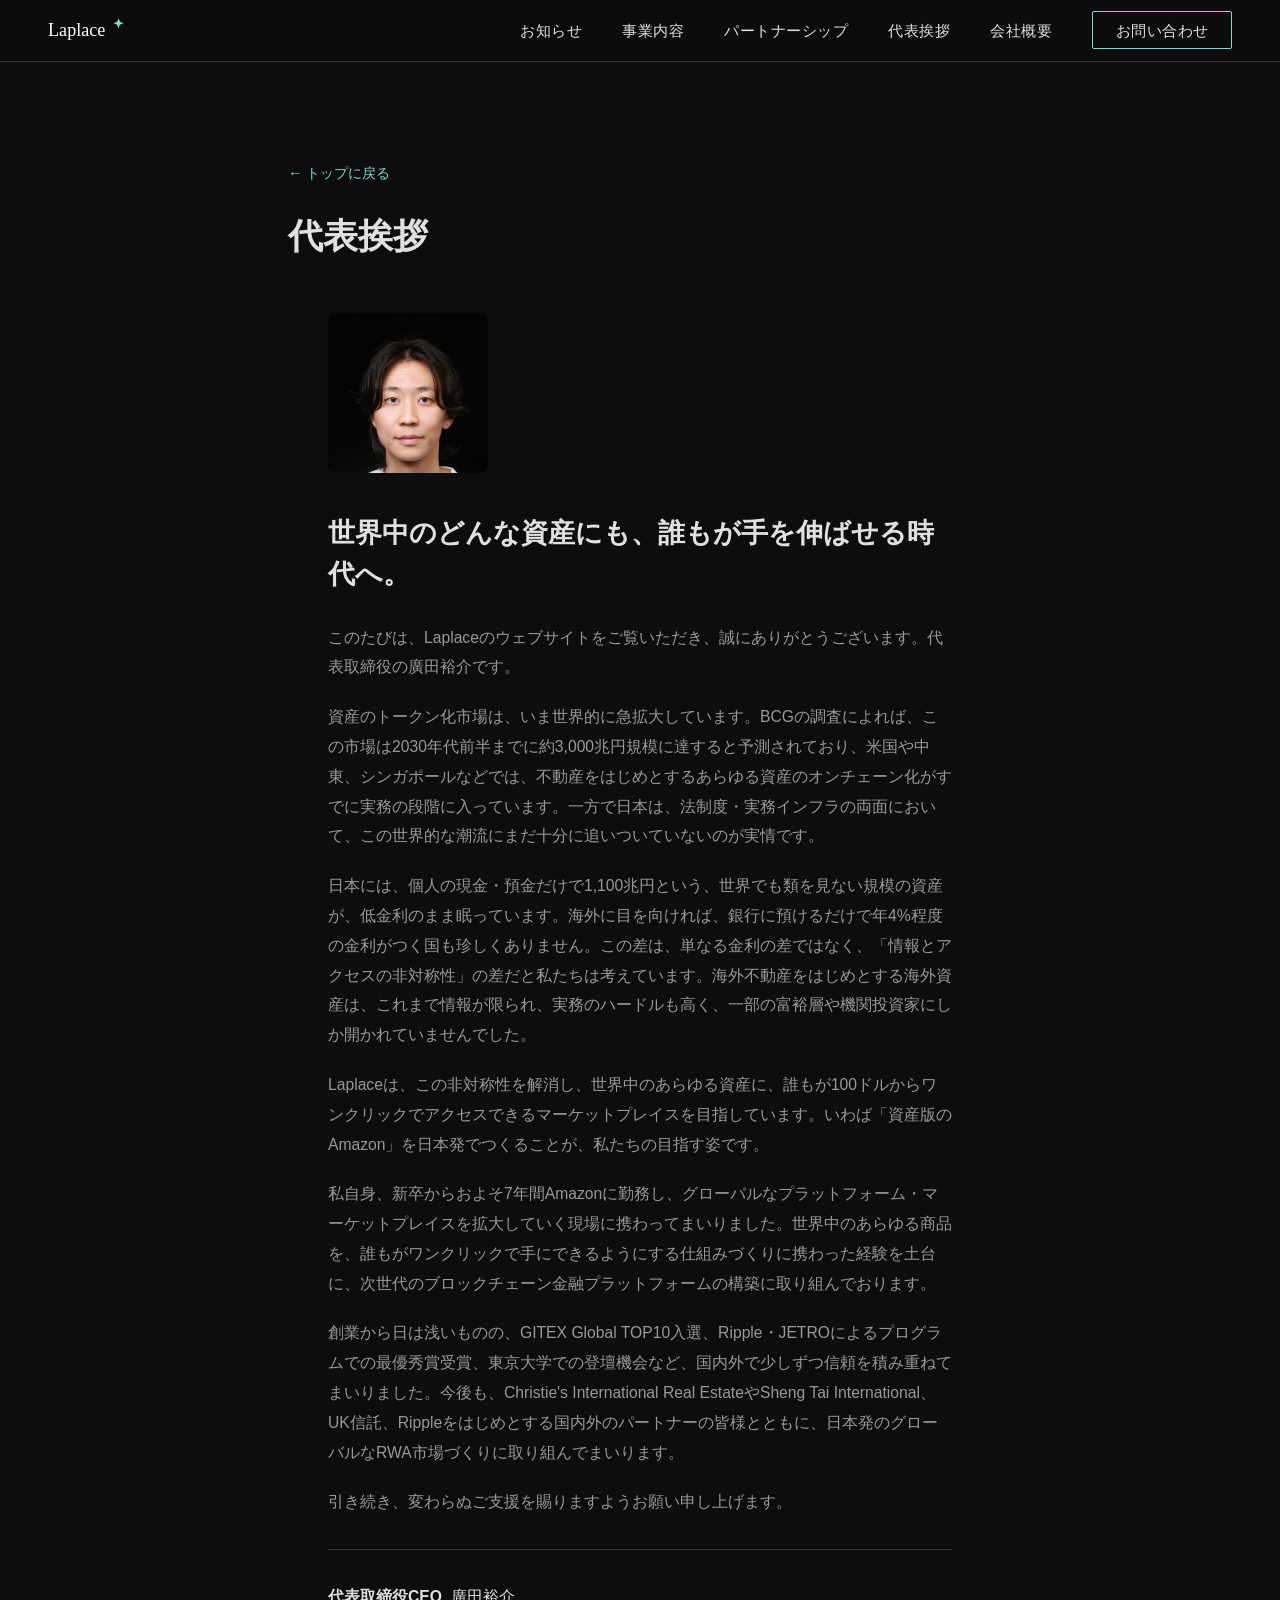
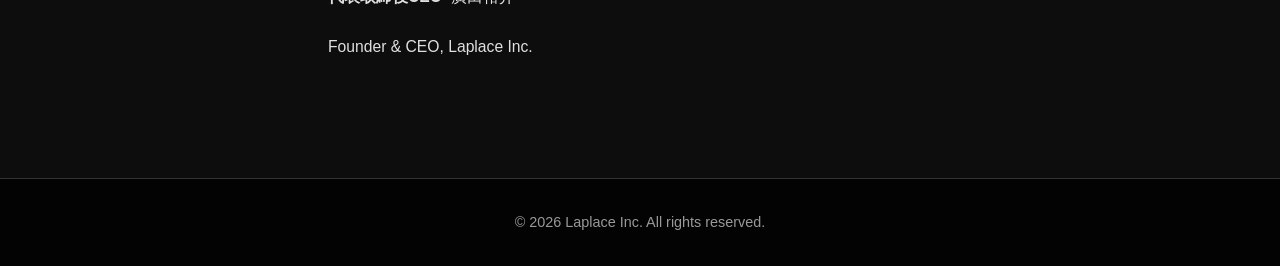
==== message.html @ b2d018ef "Add logo image, article detail pages, and mobile navigation - Replace text logo with SVG wordmark ma" ====
<!DOCTYPE html>
<html lang="ja">
<head>
  <meta charset="UTF-8">
  <meta name="viewport" content="width=device-width, initial-scale=1.0">
  <title>代表挨拶 | Laplace</title>
  <link rel="stylesheet" href="css/style.css">
</head>
<body>
  <!-- Header -->
  <header class="header">
    <nav class="navbar">
      <a href="index.html" class="logo"><img src="images/logo.svg" alt="Laplace" class="logo-img"></a>
      <button class="nav-toggle" aria-label="メニューを開く" aria-expanded="false">
        <span></span><span></span><span></span>
      </button>
      <ul class="nav-menu">
        <li><a href="index.html#news">お知らせ</a></li>
        <li><a href="index.html#business">事業内容</a></li>
        <li><a href="index.html#partnership">パートナーシップ</a></li>
        <li><a href="index.html#ceo">代表挨拶</a></li>
        <li><a href="index.html#company">会社概要</a></li>
        <li><a href="index.html#contact" class="btn-contact">お問い合わせ</a></li>
      </ul>
    </nav>
  </header>

  <div class="page-header">
    <a href="index.html" class="back-link">← トップに戻る</a>
    <h1>代表挨拶</h1>
  </div>

  <div class="message-page">
    <img src="images/ceo-profile.jpg" alt="CEO - 廣田裕介" class="ceo-photo-full">
    <h2>世界中のどんな資産にも、誰もが手を伸ばせる時代へ。</h2>

    <p>このたびは、Laplaceのウェブサイトをご覧いただき、誠にありがとうございます。代表取締役の廣田裕介です。</p>

    <p>資産のトークン化市場は、いま世界的に急拡大しています。BCGの調査によれば、この市場は2030年代前半までに約3,000兆円規模に達すると予測されており、米国や中東、シンガポールなどでは、不動産をはじめとするあらゆる資産のオンチェーン化がすでに実務の段階に入っています。一方で日本は、法制度・実務インフラの両面において、この世界的な潮流にまだ十分に追いついていないのが実情です。</p>

    <p>日本には、個人の現金・預金だけで1,100兆円という、世界でも類を見ない規模の資産が、低金利のまま眠っています。海外に目を向ければ、銀行に預けるだけで年4%程度の金利がつく国も珍しくありません。この差は、単なる金利の差ではなく、「情報とアクセスの非対称性」の差だと私たちは考えています。海外不動産をはじめとする海外資産は、これまで情報が限られ、実務のハードルも高く、一部の富裕層や機関投資家にしか開かれていませんでした。</p>

    <p>Laplaceは、この非対称性を解消し、世界中のあらゆる資産に、誰もが100ドルからワンクリックでアクセスできるマーケットプレイスを目指しています。いわば「資産版のAmazon」を日本発でつくることが、私たちの目指す姿です。</p>

    <p>私自身、新卒からおよそ7年間Amazonに勤務し、グローバルなプラットフォーム・マーケットプレイスを拡大していく現場に携わってまいりました。世界中のあらゆる商品を、誰もがワンクリックで手にできるようにする仕組みづくりに携わった経験を土台に、次世代のブロックチェーン金融プラットフォームの構築に取り組んでおります。</p>

    <p>創業から日は浅いものの、GITEX Global TOP10入選、Ripple・JETROによるプログラムでの最優秀賞受賞、東京大学での登壇機会など、国内外で少しずつ信頼を積み重ねてまいりました。今後も、Christie's International Real EstateやSheng Tai International、UK信託、Rippleをはじめとする国内外のパートナーの皆様とともに、日本発のグローバルなRWA市場づくりに取り組んでまいります。</p>

    <p>引き続き、変わらぬご支援を賜りますようお願い申し上げます。</p>

    <div class="ceo-signature">
      <p><strong>代表取締役CEO</strong>&nbsp;&nbsp;廣田裕介</p>
      <p>Founder &amp; CEO, Laplace Inc.</p>
    </div>
  </div>

  <!-- Footer -->
  <footer class="footer">
    <p>&copy; 2026 Laplace Inc. All rights reserved.</p>
  </footer>

  <script src="js/main.js"></script>
</body>
</html>
---- css/style.css ----
* {
  margin: 0;
  padding: 0;
  box-sizing: border-box;
}

:root {
  --primary-dark: #0d0d0d;
  --secondary-dark: #1a1a1a;
  --light-bg: #f5f5f0;
  --accent-color: #81d8d0;
  --accent-dark: #5fc2b8;
  --accent-rgb: 129, 216, 208;
  --text-light: #e0e0e0;
  --text-dark: #999999;
  --border-color: #333333;
  --serif-font: 'Georgia', 'Garamond', serif;
  --sans-font: -apple-system, BlinkMacSystemFont, 'Segoe UI', sans-serif;
}

html {
  scroll-behavior: smooth;
}

body {
  font-family: var(--sans-font);
  background-color: var(--primary-dark);
  color: var(--text-light);
  line-height: 1.6;
  overflow-x: hidden;
}

.visually-hidden {
  position: absolute;
  width: 1px;
  height: 1px;
  overflow: hidden;
  clip: rect(0, 0, 0, 0);
  white-space: nowrap;
}

/* Header & Navigation */
.header {
  position: fixed;
  top: 0;
  width: 100%;
  background: rgba(13, 13, 13, 0.98);
  backdrop-filter: blur(10px);
  z-index: 1000;
  border-bottom: 1px solid var(--border-color);
}

.navbar {
  display: flex;
  justify-content: space-between;
  align-items: center;
  padding: 1.1rem 3rem;
  max-width: 1600px;
  margin: 0 auto;
  width: 100%;
}

.logo {
  display: flex;
  align-items: center;
}

.logo-img {
  height: 26px;
  width: auto;
  display: block;
}

.nav-toggle {
  display: none;
  flex-direction: column;
  justify-content: center;
  gap: 5px;
  width: 32px;
  height: 32px;
  background: none;
  border: none;
  cursor: pointer;
  padding: 0;
}

.nav-toggle span {
  display: block;
  width: 100%;
  height: 2px;
  background: var(--text-light);
  transition: transform 0.25s ease, opacity 0.25s ease;
}

.nav-toggle.open span:nth-child(1) {
  transform: translateY(7px) rotate(45deg);
}

.nav-toggle.open span:nth-child(2) {
  opacity: 0;
}

.nav-toggle.open span:nth-child(3) {
  transform: translateY(-7px) rotate(-45deg);
}

.nav-menu {
  display: flex;
  list-style: none;
  gap: 2.5rem;
  align-items: center;
}

.nav-menu a {
  color: var(--text-light);
  text-decoration: none;
  font-size: 0.95rem;
  transition: color 0.3s ease;
  letter-spacing: 0.5px;
}

.nav-menu a:hover {
  color: var(--accent-color);
}

.btn-contact {
  border: 1px solid var(--accent-color);
  padding: 0.6rem 1.4rem;
  border-radius: 2px;
  color: var(--accent-color);
  text-decoration: none;
  font-size: 0.95rem;
  transition: all 0.3s ease;
}

.btn-contact:hover {
  background: rgba(var(--accent-rgb), 0.1);
}

/* Hero Section */
.hero {
  position: relative;
  overflow: hidden;
  min-height: 100vh;
  padding-top: 130px;
  display: flex;
  flex-direction: column;
}

.hero-video {
  position: absolute;
  inset: 0;
  width: 100%;
  height: 100%;
  object-fit: cover;
  z-index: 0;
}

.hero-overlay {
  position: absolute;
  inset: 0;
  width: 100%;
  height: 100%;
  background: linear-gradient(180deg, rgba(13, 13, 13, 0.75) 0%, rgba(13, 13, 13, 0.45) 45%, rgba(13, 13, 13, 0.85) 100%);
  z-index: 1;
}

.hero-content {
  position: relative;
  z-index: 2;
  max-width: 640px;
  padding: 0 3rem 4rem;
  flex: 1;
  display: flex;
  flex-direction: column;
  justify-content: center;
  animation: fadeInUp 1s ease-out;
}

@keyframes fadeInUp {
  from {
    opacity: 0;
    transform: translateY(30px);
  }
  to {
    opacity: 1;
    transform: translateY(0);
  }
}

.hero-subtitle {
  font-size: 0.85rem;
  letter-spacing: 0.15em;
  color: var(--accent-color);
  margin-bottom: 1.5rem;
  text-transform: uppercase;
  font-family: var(--sans-font);
}

.hero-title {
  font-size: 3.3rem;
  font-weight: 700;
  line-height: 1.25;
  margin-bottom: 1.75rem;
  letter-spacing: -0.01em;
  font-family: var(--serif-font);
}

.hero-text {
  font-size: 1.7rem;
  color: var(--accent-color);
  margin-bottom: 1.25rem;
  font-weight: 300;
  letter-spacing: 0.02em;
  font-family: var(--serif-font);
}

.hero-description {
  font-size: 0.95rem;
  color: var(--text-dark);
  margin-bottom: 2rem;
  line-height: 1.8;
}

.hero-buttons {
  display: flex;
  gap: 1rem;
  flex-wrap: wrap;
}

/* Buttons */
.btn {
  padding: 0.75rem 1.5rem;
  font-size: 1rem;
  border: none;
  border-radius: 2px;
  cursor: pointer;
  transition: all 0.3s ease;
  letter-spacing: 0.02em;
  font-family: var(--sans-font);
}

.btn-primary {
  background-color: #ffffff;
  color: var(--primary-dark);
  font-weight: 600;
}

.btn-primary:hover {
  background-color: #f0f0f0;
  transform: translateY(-2px);
}

.btn-secondary {
  background: transparent;
  color: var(--text-light);
  border: 1px solid var(--text-dark);
}

.btn-secondary:hover {
  border-color: var(--accent-color);
  color: var(--accent-color);
}

/* Hero Stats (overlaid on video) */
.hero-stats {
  position: relative;
  z-index: 2;
  display: grid;
  grid-template-columns: repeat(3, 1fr);
  gap: 2rem;
  padding: 2.25rem 3rem;
  border-top: 1px solid rgba(255, 255, 255, 0.15);
  background: rgba(0, 0, 0, 0.35);
}

.stat-item {
  text-align: left;
}

.stat-value {
  font-size: 1.9rem;
  font-weight: 700;
  color: var(--accent-color);
  margin-bottom: 0.4rem;
  font-family: var(--serif-font);
}

.stat-label {
  font-size: 0.85rem;
  color: rgba(255, 255, 255, 0.65);
}

/* Sections */
.section {
  padding: 5rem 3rem;
  max-width: 1400px;
  margin: 0 auto;
  background-color: var(--secondary-dark);
}

.section#company,
.section.message {
  background-color: var(--light-bg);
  color: #333333;
}

.section#company .section-header h2,
.section.message .section-header h2 {
  color: #1a1a1a;
}

.section-header {
  display: flex;
  justify-content: space-between;
  align-items: center;
  margin-bottom: 3rem;
  border-bottom: 1px solid var(--border-color);
  padding-bottom: 1.5rem;
}

.section#company .section-header,
.section.message .section-header {
  border-color: #ddd;
}

.section-header h2 {
  font-size: 1.1rem;
  letter-spacing: 0.1em;
  color: var(--text-light);
  font-weight: 600;
  text-transform: uppercase;
  font-family: var(--sans-font);
}

.section-link {
  color: var(--accent-color);
  text-decoration: none;
  font-size: 0.9rem;
  transition: all 0.3s ease;
}

.section-link:hover {
  transform: translateX(5px);
}

.link {
  color: var(--accent-color);
  text-decoration: none;
  transition: all 0.3s ease;
  display: inline-block;
}

.link:hover {
  transform: translateX(5px);
}

/* Section Intro (heading left + description right) */
.section-intro {
  display: grid;
  grid-template-columns: 1.4fr 1fr;
  gap: 3rem;
  align-items: start;
  margin-bottom: 3.5rem;
  padding-bottom: 2.5rem;
  border-bottom: 1px solid var(--border-color);
}

.section#company .section-intro,
.section.message .section-intro {
  border-color: #ddd;
}

.section-intro h3 {
  font-size: 2rem;
  font-family: var(--serif-font);
  line-height: 1.35;
  color: var(--text-light);
  font-weight: 600;
}

.section-intro p {
  color: var(--text-dark);
  font-size: 0.95rem;
  line-height: 1.8;
}

.recognition .section-intro {
  grid-template-columns: 1fr;
}

.recognition .section-intro p {
  margin-left: auto;
  max-width: 480px;
}

/* News Section */
.news-list {
  display: flex;
  flex-direction: column;
}

.news-item {
  display: grid;
  grid-template-columns: 110px 90px 1fr;
  align-items: center;
  gap: 2rem;
  padding: 1.6rem 0;
  border-bottom: 1px solid var(--border-color);
}

.news-item:last-child {
  border-bottom: none;
}

.news-date {
  font-size: 0.85rem;
  color: var(--text-dark);
}

.news-tag {
  display: inline-block;
  background: rgba(var(--accent-rgb), 0.1);
  color: var(--accent-color);
  padding: 0.25rem 0.7rem;
  border-radius: 2px;
  font-size: 0.75rem;
  width: fit-content;
  text-align: center;
}

.news-item p {
  color: var(--text-light);
  line-height: 1.6;
  font-size: 0.95rem;
}

.news-item p a,
.recognition-item p a {
  color: inherit;
  text-decoration: none;
  transition: color 0.2s ease;
}

.news-item p a:hover,
.recognition-item p a:hover {
  color: var(--accent-color);
}

/* Subsection (Platform / Structuring / Ecosystem) */
.subsection {
  display: grid;
  grid-template-columns: 1fr 1fr;
  gap: 4rem;
  align-items: center;
  padding: 3.5rem 0;
  border-bottom: 1px solid var(--border-color);
}

.ecosystem-block {
  border-bottom: none;
}

.subsection-label {
  color: var(--accent-color);
  font-size: 0.8rem;
  letter-spacing: 0.1em;
  text-transform: uppercase;
  margin-bottom: 0.75rem;
  font-family: var(--sans-font);
}

.subsection-text h3 {
  font-size: 1.7rem;
  font-family: var(--serif-font);
  margin-bottom: 1rem;
  color: var(--text-light);
}

.subsection-text p {
  color: var(--text-dark);
  line-height: 1.8;
  margin-bottom: 1.25rem;
  font-size: 0.95rem;
}

/* Mockup Cards */
.mockup-card {
  background: #141414;
  border: 1px solid var(--border-color);
  border-radius: 8px;
  overflow: hidden;
  font-size: 0.85rem;
}

.mockup-titlebar {
  display: flex;
  align-items: center;
  gap: 0.35rem;
  padding: 0.6rem 1rem;
  background: #1c1c1c;
  border-bottom: 1px solid var(--border-color);
}

.dot {
  width: 8px;
  height: 8px;
  border-radius: 50%;
  background: #444;
}

.mockup-url {
  flex: 1;
  text-align: center;
  margin: 0 0.75rem;
  background: #111;
  color: var(--text-dark);
  font-size: 0.7rem;
  padding: 0.25rem 0.5rem;
  border-radius: 4px;
}

.mockup-header {
  padding: 0.9rem 1.1rem;
  font-size: 0.85rem;
  color: var(--text-dark);
  border-bottom: 1px solid var(--border-color);
  background: #1c1c1c;
}

.mockup-footer {
  padding: 0.6rem 1.1rem;
  font-size: 0.7rem;
  color: var(--text-dark);
  border-top: 1px solid var(--border-color);
}

/* App Mockup */
.app-body {
  display: flex;
  min-height: 260px;
}

.app-sidebar {
  width: 130px;
  background: #111;
  border-right: 1px solid var(--border-color);
  padding: 1rem 0.6rem;
  display: flex;
  flex-direction: column;
  gap: 0.6rem;
  flex-shrink: 0;
}

.sidebar-item {
  color: var(--text-dark);
  font-size: 0.78rem;
  padding: 0.4rem 0.6rem;
  border-radius: 4px;
}

.sidebar-item.active {
  background: rgba(var(--accent-rgb), 0.12);
  color: var(--accent-color);
}

.app-main {
  flex: 1;
  padding: 1.25rem;
  min-width: 0;
}

.app-main h4 {
  font-size: 1rem;
  color: var(--text-light);
  margin-bottom: 0.2rem;
}

.app-sub {
  color: var(--text-dark);
  font-size: 0.75rem;
  margin-bottom: 1rem;
}

.app-chart-row {
  display: flex;
  gap: 1rem;
  margin-bottom: 1rem;
}

.mini-bars {
  display: flex;
  align-items: flex-end;
  gap: 0.4rem;
  height: 70px;
  background: #181818;
  border-radius: 6px;
  padding: 0.5rem;
  flex: 1;
}

.mini-bars span {
  flex: 1;
  background: var(--accent-color);
  opacity: 0.7;
  border-radius: 2px;
}

.progress-box {
  flex: 1;
  background: #181818;
  border-radius: 6px;
  padding: 0.75rem;
}

.progress-top {
  display: flex;
  justify-content: space-between;
  font-size: 0.72rem;
  color: var(--text-dark);
  margin-bottom: 0.4rem;
}

.progress-value {
  color: var(--accent-color);
  font-weight: 600;
}

.progress-bar {
  height: 5px;
  background: #2a2a2a;
  border-radius: 3px;
  overflow: hidden;
  margin-bottom: 0.4rem;
}

.progress-fill {
  height: 100%;
  background: var(--accent-color);
}

.progress-sub {
  font-size: 0.68rem;
  color: var(--text-dark);
}

.app-stats-list {
  display: flex;
  flex-direction: column;
  gap: 0.5rem;
}

.app-stat-row {
  display: flex;
  justify-content: space-between;
  font-size: 0.78rem;
  color: var(--text-dark);
  border-top: 1px solid var(--border-color);
  padding-top: 0.5rem;
}

.app-stat-row span:last-child {
  color: var(--text-light);
}

.app-stat-row span.accent {
  color: var(--accent-color) !important;
}

/* Scheme Mockup */
.scheme-body {
  display: flex;
  gap: 1.25rem;
  padding: 1.25rem;
}

.scheme-flow {
  flex: 1;
  display: flex;
  flex-direction: column;
  align-items: center;
  gap: 0.35rem;
}

.flow-step {
  width: 100%;
  background: #181818;
  border: 1px solid var(--border-color);
  border-radius: 6px;
  padding: 0.7rem 1rem;
  text-align: center;
}

.flow-step.active {
  border-color: var(--accent-color);
}

.flow-title {
  color: var(--text-light);
  font-size: 0.82rem;
  font-weight: 600;
}

.flow-sub {
  color: var(--text-dark);
  font-size: 0.68rem;
  margin-top: 0.2rem;
}

.flow-arrow {
  color: var(--accent-color);
  font-size: 0.9rem;
}

.scheme-checklist {
  flex: 1;
  background: #181818;
  border: 1px solid var(--border-color);
  border-radius: 6px;
  padding: 1rem;
}

.checklist-title {
  color: var(--text-light);
  font-size: 0.82rem;
  margin-bottom: 0.75rem;
  font-weight: 600;
}

.check-item {
  font-size: 0.78rem;
  color: var(--text-dark);
  margin-bottom: 0.5rem;
}

.check-item.done {
  color: var(--accent-color);
}

.scheme-btn {
  margin-top: 0.75rem;
  width: 100%;
  background: rgba(var(--accent-rgb), 0.12);
  color: var(--accent-color);
  border: 1px solid var(--accent-color);
  padding: 0.5rem;
  border-radius: 4px;
  font-size: 0.78rem;
  cursor: pointer;
}

/* Partner Mockup */
.partner-table {
  padding: 0.5rem 1.1rem;
}

.partner-table-row {
  display: grid;
  grid-template-columns: 2fr 1.3fr 0.9fr;
  gap: 0.75rem;
  padding: 0.6rem 0;
  border-bottom: 1px solid var(--border-color);
  font-size: 0.78rem;
  color: var(--text-light);
  align-items: center;
}

.partner-table-row:last-child {
  border-bottom: none;
}

.partner-table-row.head {
  color: var(--text-dark);
  font-size: 0.68rem;
  text-transform: uppercase;
  letter-spacing: 0.05em;
}

.partner-table-row .status {
  padding: 0.2rem 0.6rem;
  border-radius: 3px;
  font-size: 0.68rem;
  text-align: center;
  background: rgba(var(--accent-rgb), 0.1);
  color: var(--accent-color);
}

.partner-table-row .status.pending {
  background: rgba(255, 255, 255, 0.08);
  color: var(--text-dark);
}

.partner-stats {
  display: flex;
  gap: 1rem;
  padding: 1rem 1.1rem;
  border-top: 1px solid var(--border-color);
}

.partner-stat {
  flex: 1;
  background: #181818;
  border-radius: 6px;
  padding: 0.85rem;
}

.partner-stat .label {
  display: block;
  color: var(--text-dark);
  font-size: 0.72rem;
  margin-bottom: 0.3rem;
}

.partner-stat .value {
  color: var(--accent-color);
  font-size: 1.25rem;
  font-weight: 700;
  font-family: var(--serif-font);
}

/* Partnership Feature Card */
.feature-card {
  display: grid;
  grid-template-columns: 1.3fr 1fr;
  border: 1px solid var(--border-color);
  border-radius: 8px;
  overflow: hidden;
}

.feature-image {
  min-height: 360px;
}

.feature-image img {
  width: 100%;
  height: 100%;
  object-fit: cover;
  display: block;
}

.feature-info {
  padding: 2.5rem;
  display: flex;
  flex-direction: column;
  gap: 1rem;
  justify-content: center;
}

.feature-tag {
  color: var(--accent-color);
  font-size: 0.78rem;
  letter-spacing: 0.08em;
  text-transform: uppercase;
}

.feature-info h4 {
  font-size: 1.6rem;
  color: var(--text-light);
  font-family: var(--serif-font);
}

.feature-info p {
  color: var(--text-dark);
  line-height: 1.8;
  font-size: 0.95rem;
}

.feature-stats {
  display: flex;
  gap: 2.5rem;
  margin-top: 0.5rem;
  border-top: 1px solid var(--border-color);
  padding-top: 1.25rem;
}

.feature-stat {
  display: flex;
  flex-direction: column;
  gap: 0.3rem;
}

.feature-stat .value {
  color: var(--accent-color);
  font-size: 1.4rem;
  font-weight: 700;
  font-family: var(--serif-font);
}

.feature-stat .label {
  color: var(--text-dark);
  font-size: 0.8rem;
}

/* Recognition Section */
.recognition-list {
  display: grid;
  gap: 1.5rem;
}

.recognition-item {
  padding: 1.5rem 0;
  border-bottom: 1px solid var(--border-color);
  display: grid;
  grid-template-columns: 60px 1fr auto;
  gap: 2rem;
  align-items: center;
}

.recognition-item:last-child {
  border-bottom: none;
}

.recognition-item .label {
  background: rgba(var(--accent-rgb), 0.1);
  color: var(--accent-color);
  padding: 0.25rem 0.75rem;
  border-radius: 2px;
  font-size: 0.8rem;
  height: fit-content;
}

.recognition-item p {
  color: var(--text-light);
}

.recognition-item .link {
  white-space: nowrap;
}

/* Message / CEO Section */
.message-title {
  font-family: var(--serif-font);
  font-size: 2.1rem;
  margin-bottom: 2.5rem;
  color: #1a1a1a;
}

.ceo-profile {
  display: grid;
  grid-template-columns: 150px 1fr;
  gap: 2.5rem;
  align-items: flex-start;
}

.ceo-profile img {
  width: 100%;
  aspect-ratio: 1 / 1;
  border-radius: 8px;
  object-fit: cover;
  object-position: top center;
}

.ceo-info h4 {
  font-family: var(--serif-font);
  font-size: 1.4rem;
  line-height: 1.5;
  margin-bottom: 1.25rem;
  color: #1a1a1a;
}

.ceo-info p {
  color: #666666;
  line-height: 1.9;
  margin-bottom: 1rem;
  font-size: 0.95rem;
}

.ceo-signature {
  margin-top: 2rem;
  padding-top: 2rem;
  border-top: 1px solid #ddd;
}

.ceo-signature p {
  color: #333;
  margin-bottom: 0.5rem;
}

/* Company Section */
.company-info {
  display: grid;
  gap: 1.5rem;
}

.info-row {
  display: grid;
  grid-template-columns: 160px 1fr;
  gap: 2rem;
  padding-bottom: 1.5rem;
  border-bottom: 1px solid #ddd;
}

.info-row:last-child {
  border-bottom: none;
}

.info-row .label {
  color: #999;
  font-weight: 500;
}

.info-row .value {
  color: #333;
}

/* Contact Section */
.contact {
  text-align: center;
  background: var(--primary-dark);
  padding: 5rem 3rem;
  max-width: 100%;
}

.contact-star {
  color: var(--accent-color);
  font-size: 1.5rem;
  margin-bottom: 1rem;
}

.contact h2 {
  font-size: 2rem;
  margin-bottom: 1rem;
  font-family: var(--serif-font);
  color: var(--text-light);
}

.contact > p {
  color: var(--text-dark);
  margin-bottom: 2rem;
  max-width: 600px;
  margin-left: auto;
  margin-right: auto;
}

.contact-form {
  max-width: 600px;
  margin: 2rem auto 0;
  text-align: left;
}

.form-group {
  display: grid;
  grid-template-columns: 1fr 1fr;
  gap: 1rem;
  margin-bottom: 1rem;
}

.form-group:last-of-type {
  grid-template-columns: 1fr;
}

.field {
  display: flex;
  flex-direction: column;
  gap: 0.4rem;
}

.field label {
  font-size: 0.85rem;
  color: var(--text-dark);
}

.contact-form input,
.contact-form textarea {
  background: rgba(255, 255, 255, 0.05);
  border: 1px solid var(--border-color);
  color: var(--text-light);
  padding: 0.75rem;
  border-radius: 2px;
  font-family: inherit;
  font-size: 1rem;
}

.contact-form input::placeholder,
.contact-form textarea::placeholder {
  color: var(--text-dark);
}

.contact-form button {
  width: 100%;
  margin-top: 1rem;
}

/* Article / Message detail pages */
.page-header {
  padding: 160px 3rem 3rem;
  max-width: 800px;
  margin: 0 auto;
}

.page-header .back-link {
  color: var(--accent-color);
  text-decoration: none;
  font-size: 0.9rem;
  display: inline-block;
  margin-bottom: 1.5rem;
}

.page-header h1 {
  font-family: var(--serif-font);
  font-size: 2.2rem;
  color: var(--text-light);
}

.article-list {
  max-width: 800px;
  margin: 0 auto;
  padding: 0 3rem 6rem;
}

.article-full {
  padding: 3rem 0;
  border-bottom: 1px solid var(--border-color);
  scroll-margin-top: 100px;
}

.article-full:last-child {
  border-bottom: none;
}

.article-full .news-date {
  margin-bottom: 0.75rem;
}

.article-full .news-tag {
  margin-bottom: 1rem;
}

.article-full h2 {
  font-family: var(--serif-font);
  font-size: 1.5rem;
  line-height: 1.45;
  color: var(--text-light);
  margin: 0.75rem 0 1.25rem;
}

.article-full p {
  color: var(--text-dark);
  line-height: 1.9;
  font-size: 0.95rem;
  margin-bottom: 1rem;
}

.article-full .article-source {
  font-size: 0.8rem;
  color: #666;
  margin-top: 1rem;
}

.message-page {
  max-width: 720px;
  margin: 0 auto;
  padding: 0 3rem 6rem;
}

.message-page .ceo-photo-full {
  width: 160px;
  aspect-ratio: 1 / 1;
  object-fit: cover;
  object-position: top center;
  border-radius: 8px;
  margin-bottom: 2rem;
}

.message-page h2 {
  font-family: var(--serif-font);
  font-size: 1.7rem;
  line-height: 1.5;
  color: var(--text-light);
  margin-bottom: 1.75rem;
}

.message-page p {
  color: var(--text-dark);
  line-height: 1.9;
  font-size: 0.98rem;
  margin-bottom: 1.25rem;
}

.message-page .ceo-signature {
  border-top: 1px solid var(--border-color);
}

.message-page .ceo-signature p {
  color: var(--text-light);
}

/* Footer */
.footer {
  background-color: rgba(0, 0, 0, 0.8);
  text-align: center;
  padding: 2rem;
  border-top: 1px solid var(--border-color);
  color: var(--text-dark);
  font-size: 0.9rem;
}

/* Responsive */
@media (max-width: 900px) {
  .subsection,
  .feature-card,
  .section-intro {
    grid-template-columns: 1fr !important;
  }

  .feature-image {
    min-height: 240px;
  }

  .recognition .section-intro p {
    margin-left: 0;
  }
}

@media (max-width: 768px) {
  .navbar {
    padding: 1rem 1.25rem;
  }

  .nav-toggle {
    display: flex;
  }

  .nav-menu {
    position: fixed;
    top: 61px;
    left: 0;
    right: 0;
    flex-direction: column;
    align-items: stretch;
    gap: 0;
    background: rgba(13, 13, 13, 0.98);
    border-bottom: 1px solid var(--border-color);
    max-height: 0;
    overflow: hidden;
    transition: max-height 0.3s ease;
  }

  .nav-menu.open {
    max-height: 400px;
  }

  .nav-menu li {
    border-top: 1px solid var(--border-color);
  }

  .nav-menu a,
  .nav-menu .btn-contact {
    display: block;
    padding: 1rem 1.5rem;
  }

  .hero-title {
    font-size: 2.1rem;
  }

  .hero-text {
    font-size: 1.1rem;
  }

  .hero-content {
    padding: 0 1.5rem 3rem;
  }

  .page-header,
  .article-list,
  .message-page {
    padding-left: 1.5rem;
    padding-right: 1.5rem;
  }

  .message-page .ceo-photo-full {
    width: 110px;
  }

  .ceo-profile {
    grid-template-columns: 90px 1fr;
    gap: 1.25rem;
  }

  .ceo-info h4 {
    font-size: 1.15rem;
  }

  .hero-stats {
    grid-template-columns: 1fr;
    gap: 1.25rem;
    padding: 1.75rem 1.5rem;
  }

  .section {
    padding: 3rem 1.5rem;
  }

  .info-row {
    grid-template-columns: 1fr;
    gap: 0.5rem;
  }

  .news-item,
  .recognition-item {
    grid-template-columns: 1fr;
    gap: 0.5rem;
    text-align: left;
  }

  .app-body,
  .scheme-body {
    flex-direction: column;
  }

  .app-sidebar {
    width: 100%;
    flex-direction: row;
    overflow-x: auto;
  }

  .partner-table-row {
    grid-template-columns: 1fr;
    gap: 0.3rem;
    text-align: left;
  }

  .partner-stats {
    flex-direction: column;
  }

  .form-group {
    grid-template-columns: 1fr;
  }
}
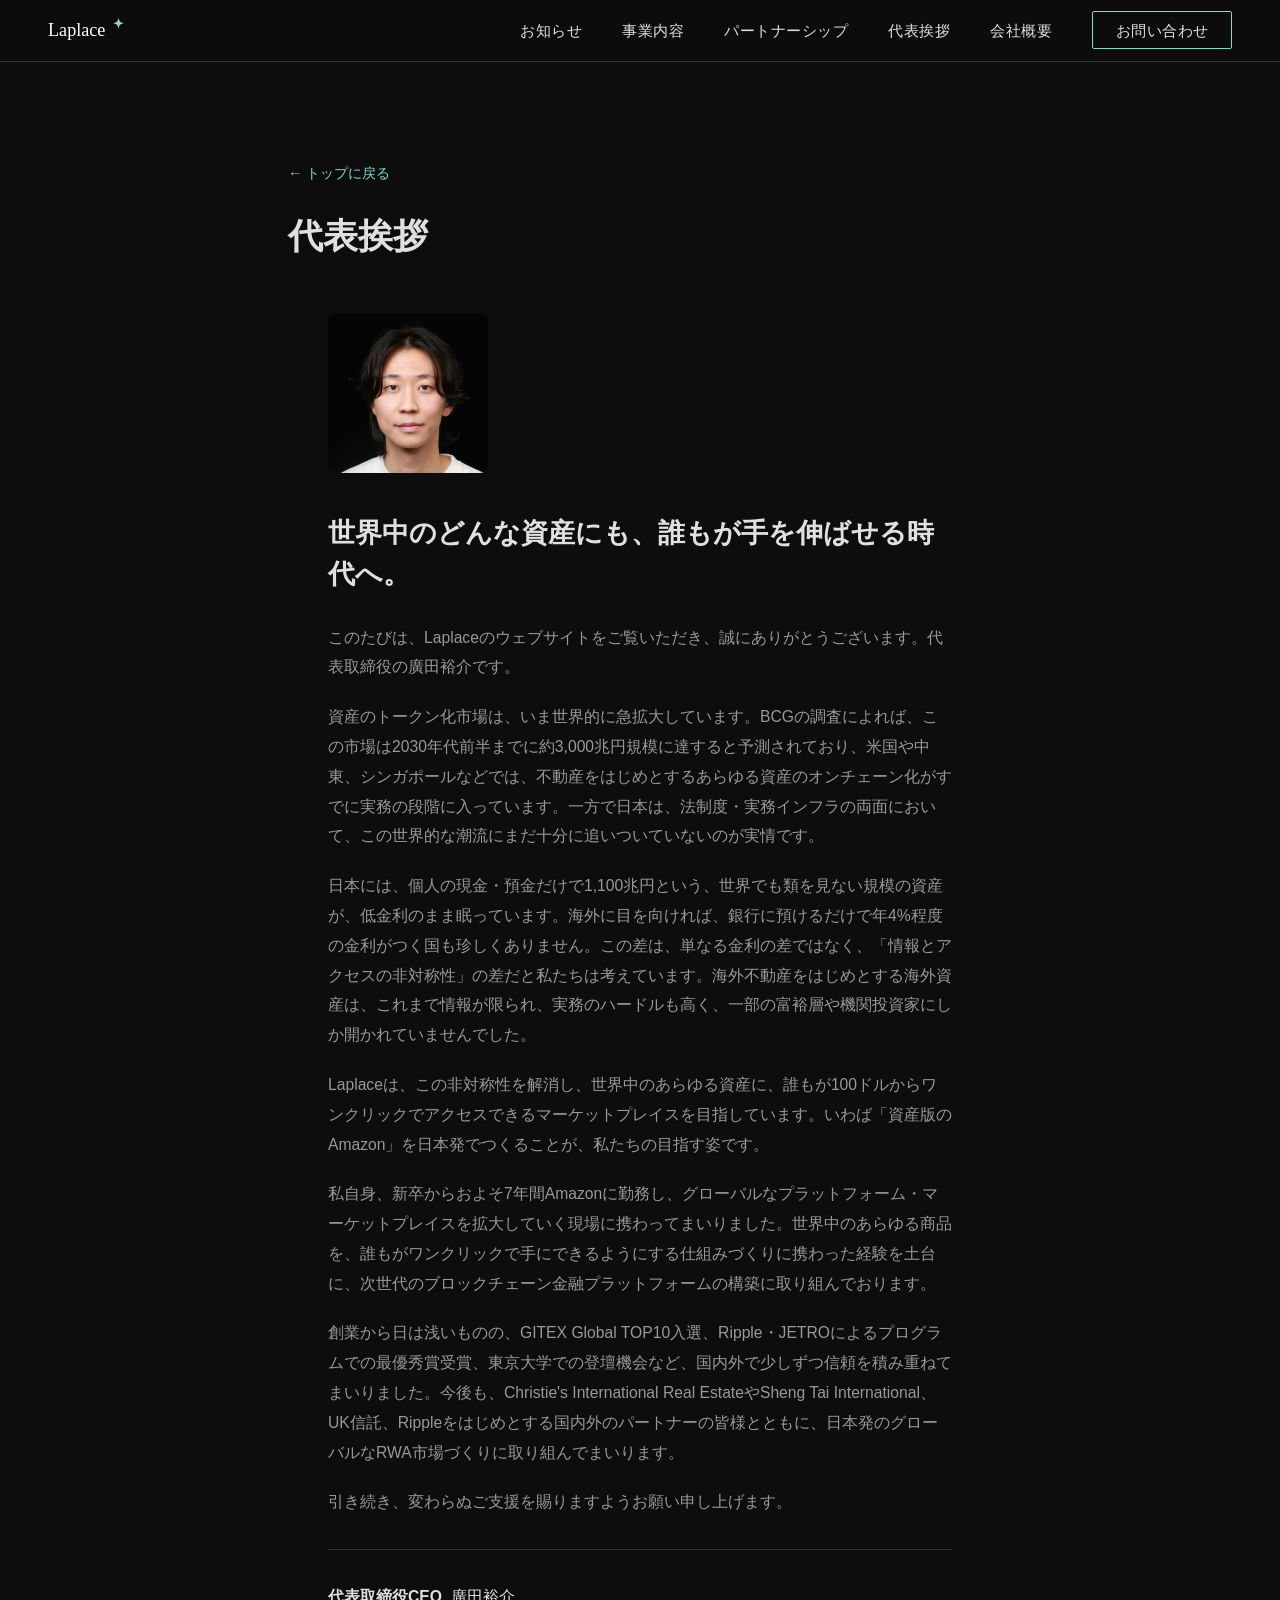
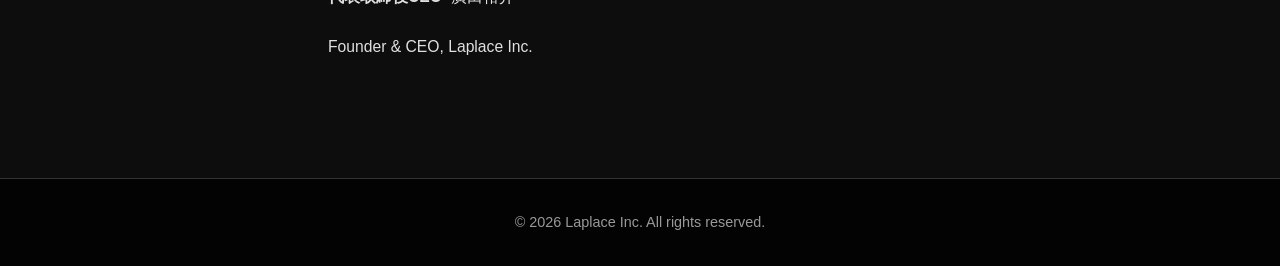
==== commit 5c10ac6f: "Add cache-busting version query to CSS/JS to fix stale mobile cache css/style.css and js/main.js are" ====
--- a/message.html
+++ b/message.html
@@ -4,7 +4,7 @@
   <meta charset="UTF-8">
   <meta name="viewport" content="width=device-width, initial-scale=1.0">
   <title>代表挨拶 | Laplace</title>
-  <link rel="stylesheet" href="css/style.css">
+  <link rel="stylesheet" href="css/style.css?v=2">
 </head>
 <body>
   <!-- Header -->
@@ -59,6 +59,6 @@
     <p>&copy; 2026 Laplace Inc. All rights reserved.</p>
   </footer>
 
-  <script src="js/main.js"></script>
+  <script src="js/main.js?v=2"></script>
 </body>
 </html>
--- a/css/style.css
+++ b/css/style.css
@@ -14,7 +14,7 @@
   --text-light: #e0e0e0;
   --text-dark: #999999;
   --border-color: #333333;
-  --serif-font: 'Georgia', 'Garamond', serif;
+  --serif-font: 'Times New Roman', Georgia, 'Hiragino Mincho ProN', '游明朝', 'Yu Mincho', YuMincho, serif;
   --sans-font: -apple-system, BlinkMacSystemFont, 'Segoe UI', sans-serif;
 }
 
@@ -199,10 +199,10 @@
 
 .hero-title {
   font-size: 3.3rem;
-  font-weight: 700;
-  line-height: 1.25;
-  margin-bottom: 1.75rem;
-  letter-spacing: -0.01em;
+  font-weight: 500;
+  line-height: 1.3;
+  margin-bottom: 1.5rem;
+  letter-spacing: 0;
   font-family: var(--serif-font);
 }
 
@@ -947,7 +947,7 @@
   aspect-ratio: 1 / 1;
   border-radius: 8px;
   object-fit: cover;
-  object-position: top center;
+  object-position: center 20%;
 }
 
 .ceo-info h4 {
@@ -1147,6 +1147,15 @@
   margin-top: 1rem;
 }
 
+.article-full .article-source a {
+  color: var(--accent-color);
+  text-decoration: none;
+}
+
+.article-full .article-source a:hover {
+  text-decoration: underline;
+}
+
 .message-page {
   max-width: 720px;
   margin: 0 auto;
@@ -1157,7 +1166,7 @@
   width: 160px;
   aspect-ratio: 1 / 1;
   object-fit: cover;
-  object-position: top center;
+  object-position: center 20%;
   border-radius: 8px;
   margin-bottom: 2rem;
 }
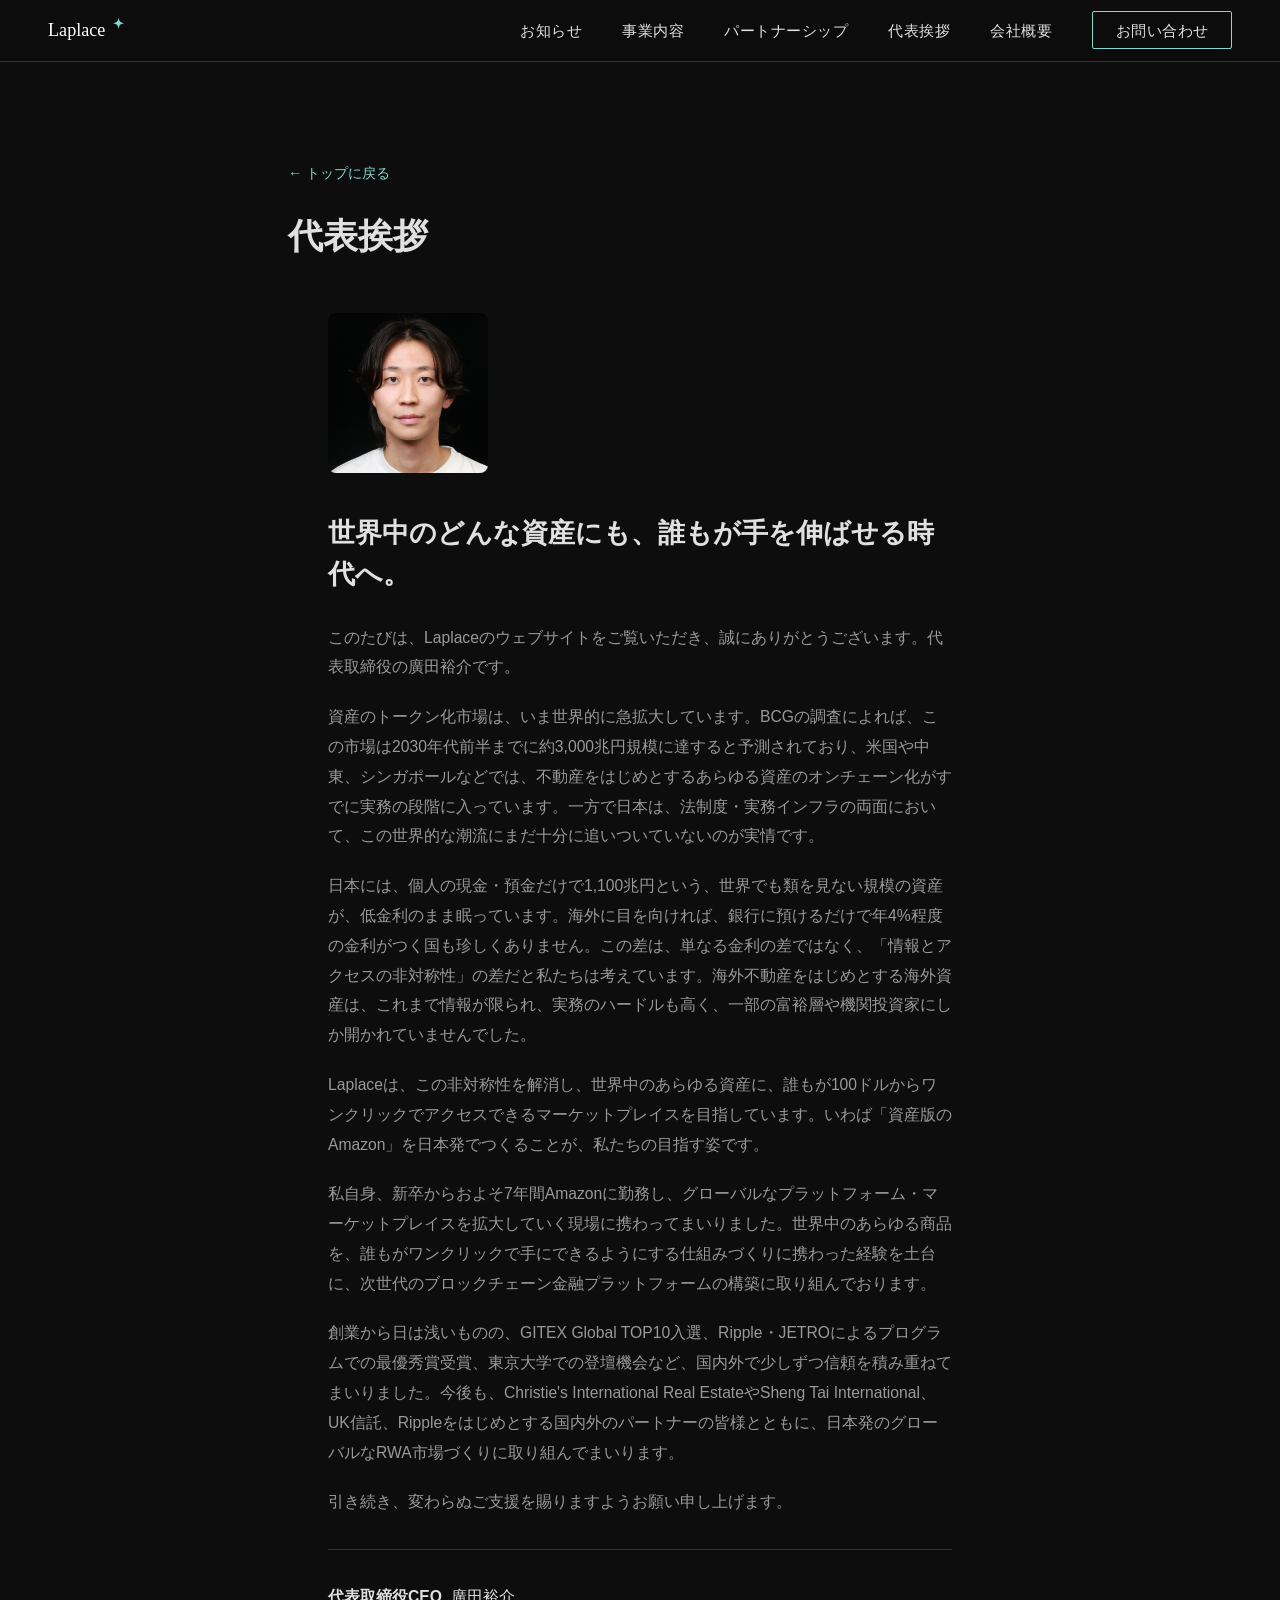
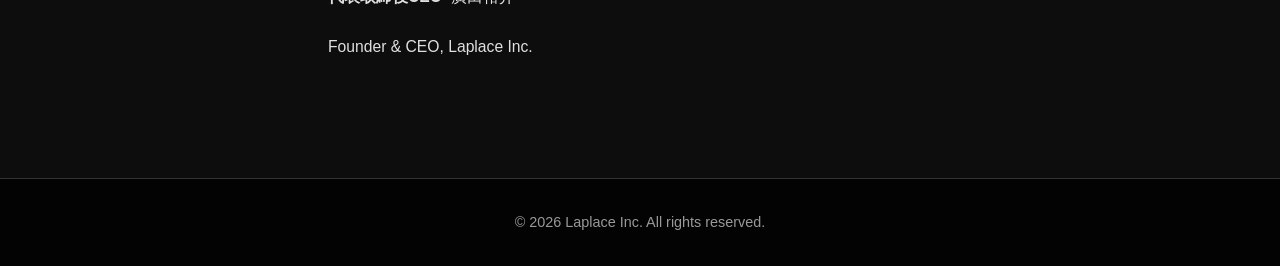
==== commit 9eccbdbc: "Fix mobile UX issues, add news article photos, and refine copy - Fix mobile hero video autoplay, hea" ====
--- a/message.html
+++ b/message.html
@@ -4,7 +4,7 @@
   <meta charset="UTF-8">
   <meta name="viewport" content="width=device-width, initial-scale=1.0">
   <title>代表挨拶 | Laplace</title>
-  <link rel="stylesheet" href="css/style.css?v=2">
+  <link rel="stylesheet" href="css/style.css?v=6">
 </head>
 <body>
   <!-- Header -->
@@ -59,6 +59,6 @@
     <p>&copy; 2026 Laplace Inc. All rights reserved.</p>
   </footer>
 
-  <script src="js/main.js?v=2"></script>
+  <script src="js/main.js?v=6"></script>
 </body>
 </html>
--- a/css/style.css
+++ b/css/style.css
@@ -22,6 +22,15 @@
   scroll-behavior: smooth;
 }
 
+#news,
+#business,
+#partnership,
+#ceo,
+#company,
+#contact {
+  scroll-margin-top: 90px;
+}
+
 body {
   font-family: var(--sans-font);
   background-color: var(--primary-dark);
@@ -168,7 +177,7 @@
 .hero-content {
   position: relative;
   z-index: 2;
-  max-width: 640px;
+  max-width: 760px;
   padding: 0 3rem 4rem;
   flex: 1;
   display: flex;
@@ -198,7 +207,7 @@
 }
 
 .hero-title {
-  font-size: 3.3rem;
+  font-size: 3.1rem;
   font-weight: 500;
   line-height: 1.3;
   margin-bottom: 1.5rem;
@@ -206,8 +215,12 @@
   font-family: var(--serif-font);
 }
 
+.hero-title-line2 {
+  white-space: nowrap;
+}
+
 .hero-text {
-  font-size: 1.7rem;
+  font-size: 2.1rem;
   color: var(--accent-color);
   margin-bottom: 1.25rem;
   font-weight: 300;
@@ -230,6 +243,7 @@
 
 /* Buttons */
 .btn {
+  display: inline-block;
   padding: 0.75rem 1.5rem;
   font-size: 1rem;
   border: none;
@@ -238,6 +252,8 @@
   transition: all 0.3s ease;
   letter-spacing: 0.02em;
   font-family: var(--sans-font);
+  text-decoration: none;
+  text-align: center;
 }
 
 .btn-primary {
@@ -947,7 +963,7 @@
   aspect-ratio: 1 / 1;
   border-radius: 8px;
   object-fit: cover;
-  object-position: center 20%;
+  object-position: center 32%;
 }
 
 .ceo-info h4 {
@@ -1134,6 +1150,20 @@
   margin: 0.75rem 0 1.25rem;
 }
 
+.article-image {
+  display: block;
+  width: 100%;
+  height: 340px;
+  object-fit: cover;
+  border-radius: 8px;
+  margin-bottom: 1.5rem;
+}
+
+.article-image--contain {
+  object-fit: contain;
+  background: #000;
+}
+
 .article-full p {
   color: var(--text-dark);
   line-height: 1.9;
@@ -1166,7 +1196,7 @@
   width: 160px;
   aspect-ratio: 1 / 1;
   object-fit: cover;
-  object-position: center 20%;
+  object-position: center 32%;
   border-radius: 8px;
   margin-bottom: 2rem;
 }
@@ -1212,8 +1242,23 @@
     grid-template-columns: 1fr !important;
   }
 
+  .subsection-text {
+    order: 1;
+  }
+
+  .subsection > .mockup-card {
+    order: 2;
+  }
+
+  .feature-card {
+    display: flex;
+    flex-direction: column;
+  }
+
   .feature-image {
-    min-height: 240px;
+    min-height: 0;
+    height: 220px;
+    width: 100%;
   }
 
   .recognition .section-intro p {
@@ -1260,11 +1305,15 @@
   }
 
   .hero-title {
-    font-size: 2.1rem;
+    font-size: 1.7rem;
   }
 
   .hero-text {
-    font-size: 1.1rem;
+    font-size: 1.35rem;
+  }
+
+  .hero-title-line2 {
+    white-space: normal;
   }
 
   .hero-content {
@@ -1282,6 +1331,10 @@
     width: 110px;
   }
 
+  .article-image {
+    height: 200px;
+  }
+
   .ceo-profile {
     grid-template-columns: 90px 1fr;
     gap: 1.25rem;
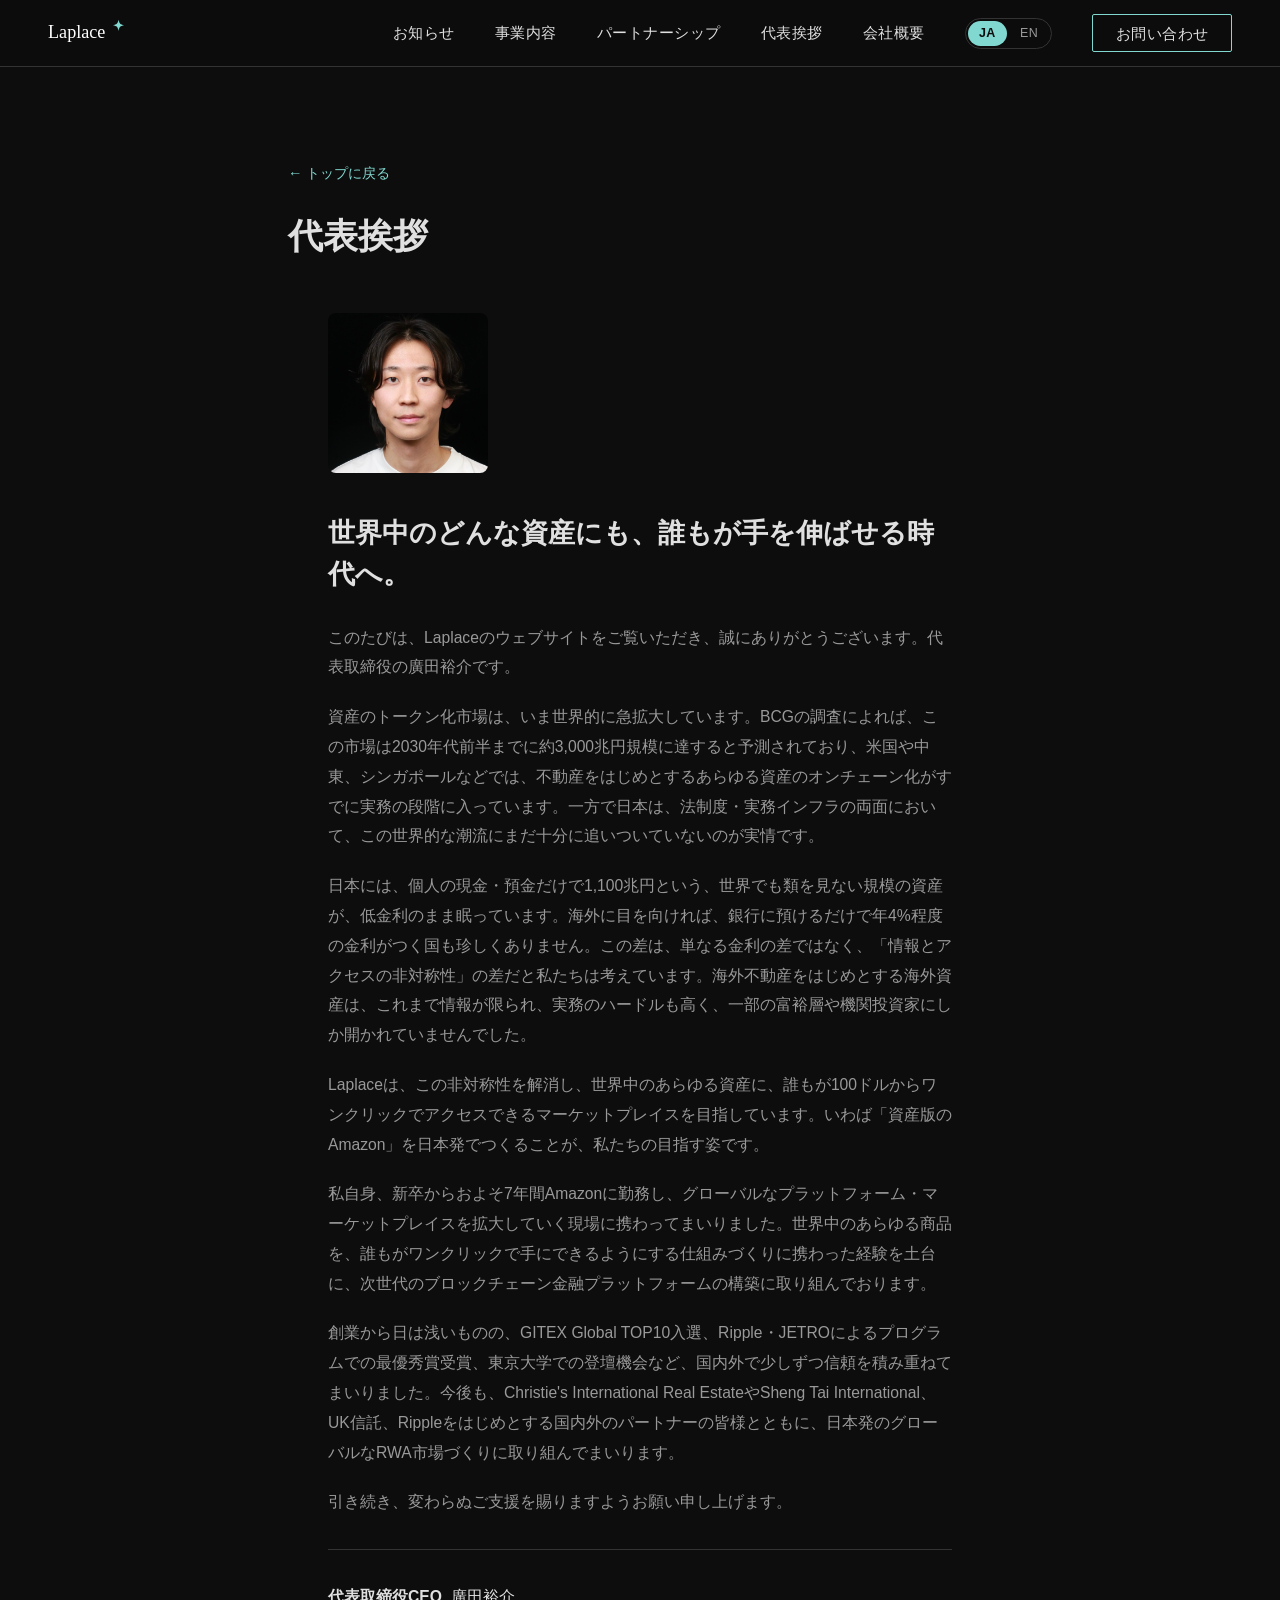
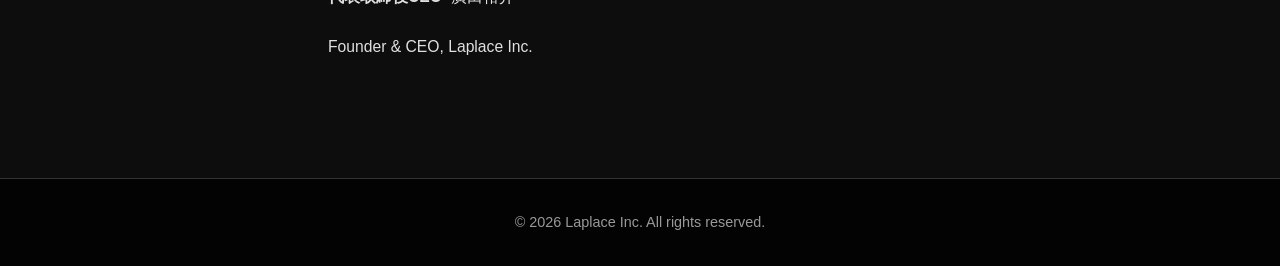
==== commit 61b865eb: "Add Japanese/English language toggle across the whole site Add a JA/EN switcher in the nav (desktop " ====
--- a/message.html
+++ b/message.html
@@ -1,10 +1,21 @@
 <!DOCTYPE html>
-<html lang="ja">
+<html lang="ja" data-lang="ja">
 <head>
   <meta charset="UTF-8">
   <meta name="viewport" content="width=device-width, initial-scale=1.0">
   <title>代表挨拶 | Laplace</title>
-  <link rel="stylesheet" href="css/style.css?v=6">
+  <link rel="icon" type="image/svg+xml" href="favicon.svg">
+  <link rel="stylesheet" href="css/style.css?v=7">
+  <script>
+    (function () {
+      try {
+        if (localStorage.getItem('lang') === 'en') {
+          document.documentElement.setAttribute('data-lang', 'en');
+          document.documentElement.lang = 'en';
+        }
+      } catch (e) {}
+    })();
+  </script>
 </head>
 <body>
   <!-- Header -->
@@ -15,41 +26,71 @@
         <span></span><span></span><span></span>
       </button>
       <ul class="nav-menu">
-        <li><a href="index.html#news">お知らせ</a></li>
-        <li><a href="index.html#business">事業内容</a></li>
-        <li><a href="index.html#partnership">パートナーシップ</a></li>
-        <li><a href="index.html#ceo">代表挨拶</a></li>
-        <li><a href="index.html#company">会社概要</a></li>
-        <li><a href="index.html#contact" class="btn-contact">お問い合わせ</a></li>
+        <li><a href="index.html#news"><span data-lang-ja>お知らせ</span><span data-lang-en>News</span></a></li>
+        <li><a href="index.html#business"><span data-lang-ja>事業内容</span><span data-lang-en>Business</span></a></li>
+        <li><a href="index.html#partnership"><span data-lang-ja>パートナーシップ</span><span data-lang-en>Partnerships</span></a></li>
+        <li><a href="index.html#ceo"><span data-lang-ja>代表挨拶</span><span data-lang-en>Message</span></a></li>
+        <li><a href="index.html#company"><span data-lang-ja>会社概要</span><span data-lang-en>Company</span></a></li>
+        <li>
+          <div class="lang-switch" role="group" aria-label="Language">
+            <button type="button" class="lang-option" data-set-lang="ja">JA</button>
+            <button type="button" class="lang-option" data-set-lang="en">EN</button>
+          </div>
+        </li>
+        <li><a href="index.html#contact" class="btn-contact"><span data-lang-ja>お問い合わせ</span><span data-lang-en>Contact</span></a></li>
       </ul>
     </nav>
   </header>
 
   <div class="page-header">
-    <a href="index.html" class="back-link">← トップに戻る</a>
-    <h1>代表挨拶</h1>
+    <a href="index.html" class="back-link"><span data-lang-ja>← トップに戻る</span><span data-lang-en>← Back to Home</span></a>
+    <h1><span data-lang-ja>代表挨拶</span><span data-lang-en>Message from the Founder</span></h1>
   </div>
 
   <div class="message-page">
     <img src="images/ceo-profile.jpg" alt="CEO - 廣田裕介" class="ceo-photo-full">
-    <h2>世界中のどんな資産にも、誰もが手を伸ばせる時代へ。</h2>
+    <h2>
+      <span data-lang-ja>世界中のどんな資産にも、誰もが手を伸ばせる時代へ。</span>
+      <span data-lang-en>Toward an era where anyone can reach any asset, anywhere in the world.</span>
+    </h2>
 
-    <p>このたびは、Laplaceのウェブサイトをご覧いただき、誠にありがとうございます。代表取締役の廣田裕介です。</p>
+    <p>
+      <span data-lang-ja>このたびは、Laplaceのウェブサイトをご覧いただき、誠にありがとうございます。代表取締役の廣田裕介です。</span>
+      <span data-lang-en>Thank you for visiting the Laplace website. I'm Yusuke Hirota, CEO of Laplace.</span>
+    </p>
 
-    <p>資産のトークン化市場は、いま世界的に急拡大しています。BCGの調査によれば、この市場は2030年代前半までに約3,000兆円規模に達すると予測されており、米国や中東、シンガポールなどでは、不動産をはじめとするあらゆる資産のオンチェーン化がすでに実務の段階に入っています。一方で日本は、法制度・実務インフラの両面において、この世界的な潮流にまだ十分に追いついていないのが実情です。</p>
+    <p>
+      <span data-lang-ja>資産のトークン化市場は、いま世界的に急拡大しています。BCGの調査によれば、この市場は2030年代前半までに約3,000兆円規模に達すると予測されており、米国や中東、シンガポールなどでは、不動産をはじめとするあらゆる資産のオンチェーン化がすでに実務の段階に入っています。一方で日本は、法制度・実務インフラの両面において、この世界的な潮流にまだ十分に追いついていないのが実情です。</span>
+      <span data-lang-en>The asset tokenization market is expanding rapidly worldwide. According to BCG research, it is projected to reach roughly ¥3,000 trillion by the early 2030s, and in markets such as the US, the Middle East, and Singapore, putting assets — real estate chief among them — on-chain has already moved into practice. Japan, however, has yet to fully catch up with this global trend, in both its legal framework and practical infrastructure.</span>
+    </p>
 
-    <p>日本には、個人の現金・預金だけで1,100兆円という、世界でも類を見ない規模の資産が、低金利のまま眠っています。海外に目を向ければ、銀行に預けるだけで年4%程度の金利がつく国も珍しくありません。この差は、単なる金利の差ではなく、「情報とアクセスの非対称性」の差だと私たちは考えています。海外不動産をはじめとする海外資産は、これまで情報が限られ、実務のハードルも高く、一部の富裕層や機関投資家にしか開かれていませんでした。</p>
+    <p>
+      <span data-lang-ja>日本には、個人の現金・預金だけで1,100兆円という、世界でも類を見ない規模の資産が、低金利のまま眠っています。海外に目を向ければ、銀行に預けるだけで年4%程度の金利がつく国も珍しくありません。この差は、単なる金利の差ではなく、「情報とアクセスの非対称性」の差だと私たちは考えています。海外不動産をはじめとする海外資産は、これまで情報が限られ、実務のハードルも高く、一部の富裕層や機関投資家にしか開かれていませんでした。</span>
+      <span data-lang-en>In Japan, personal cash and deposits alone amount to an unparalleled ¥1,100 trillion, sitting largely dormant at low interest rates. Look abroad, and it's not unusual to find countries offering around 4% annual interest on ordinary bank deposits. We believe this gap isn't simply about interest rates — it's a gap in information and access. Overseas assets, real estate chief among them, have long been accessible only to a small circle of wealthy individuals and institutional investors, held back by limited information and high practical barriers.</span>
+    </p>
 
-    <p>Laplaceは、この非対称性を解消し、世界中のあらゆる資産に、誰もが100ドルからワンクリックでアクセスできるマーケットプレイスを目指しています。いわば「資産版のAmazon」を日本発でつくることが、私たちの目指す姿です。</p>
+    <p>
+      <span data-lang-ja>Laplaceは、この非対称性を解消し、世界中のあらゆる資産に、誰もが100ドルからワンクリックでアクセスできるマーケットプレイスを目指しています。いわば「資産版のAmazon」を日本発でつくることが、私たちの目指す姿です。</span>
+      <span data-lang-en>Laplace aims to close this gap and build a marketplace where anyone, anywhere, can access any asset in the world with a single click, starting from $100. In short, our goal is to build the "Amazon of assets" — and to build it from Japan.</span>
+    </p>
 
-    <p>私自身、新卒からおよそ7年間Amazonに勤務し、グローバルなプラットフォーム・マーケットプレイスを拡大していく現場に携わってまいりました。世界中のあらゆる商品を、誰もがワンクリックで手にできるようにする仕組みづくりに携わった経験を土台に、次世代のブロックチェーン金融プラットフォームの構築に取り組んでおります。</p>
+    <p>
+      <span data-lang-ja>私自身、新卒からおよそ7年間Amazonに勤務し、グローバルなプラットフォーム・マーケットプレイスを拡大していく現場に携わってまいりました。世界中のあらゆる商品を、誰もがワンクリックで手にできるようにする仕組みづくりに携わった経験を土台に、次世代のブロックチェーン金融プラットフォームの構築に取り組んでおります。</span>
+      <span data-lang-en>I personally spent about seven years at Amazon after graduating, working on the front lines of scaling a global platform marketplace. Building on that experience — helping make it possible for anyone to get any product in the world with one click — I'm now building the next generation of blockchain-based financial platforms.</span>
+    </p>
 
-    <p>創業から日は浅いものの、GITEX Global TOP10入選、Ripple・JETROによるプログラムでの最優秀賞受賞、東京大学での登壇機会など、国内外で少しずつ信頼を積み重ねてまいりました。今後も、Christie's International Real EstateやSheng Tai International、UK信託、Rippleをはじめとする国内外のパートナーの皆様とともに、日本発のグローバルなRWA市場づくりに取り組んでまいります。</p>
+    <p>
+      <span data-lang-ja>創業から日は浅いものの、GITEX Global TOP10入選、Ripple・JETROによるプログラムでの最優秀賞受賞、東京大学での登壇機会など、国内外で少しずつ信頼を積み重ねてまいりました。今後も、Christie's International Real EstateやSheng Tai International、UK信託、Rippleをはじめとする国内外のパートナーの皆様とともに、日本発のグローバルなRWA市場づくりに取り組んでまいります。</span>
+      <span data-lang-en>Though we're still early in our journey, we've steadily built trust at home and abroad — reaching the Top 10 at GITEX Global, winning the Grand Prize in a program run by Ripple and JETRO, and speaking at the University of Tokyo, among other milestones. Going forward, we will continue working alongside partners in Japan and overseas — including Christie's International Real Estate, Sheng Tai International, UK Trust, and Ripple — to build a global RWA market that starts here in Japan.</span>
+    </p>
 
-    <p>引き続き、変わらぬご支援を賜りますようお願い申し上げます。</p>
+    <p>
+      <span data-lang-ja>引き続き、変わらぬご支援を賜りますようお願い申し上げます。</span>
+      <span data-lang-en>We look forward to your continued support.</span>
+    </p>
 
     <div class="ceo-signature">
-      <p><strong>代表取締役CEO</strong>&nbsp;&nbsp;廣田裕介</p>
+      <p><strong><span data-lang-ja>代表取締役CEO</span><span data-lang-en>CEO</span></strong>&nbsp;&nbsp;廣田裕介</p>
       <p>Founder &amp; CEO, Laplace Inc.</p>
     </div>
   </div>
@@ -59,6 +100,6 @@
     <p>&copy; 2026 Laplace Inc. All rights reserved.</p>
   </footer>
 
-  <script src="js/main.js?v=6"></script>
+  <script src="js/main.js?v=8"></script>
 </body>
 </html>
--- a/css/style.css
+++ b/css/style.css
@@ -2,6 +2,48 @@
   margin: 0;
   padding: 0;
   box-sizing: border-box;
+}
+
+/* Language toggle: hide whichever language doesn't match <html data-lang> */
+html[data-lang="ja"] [data-lang-en] { display: none !important; }
+html[data-lang="en"] [data-lang-ja] { display: none !important; }
+
+.lang-switch {
+  display: flex;
+  align-items: center;
+  border: 1px solid var(--border-color);
+  border-radius: 999px;
+  padding: 2px;
+  gap: 2px;
+  flex-shrink: 0;
+}
+
+.lang-option {
+  background: none;
+  border: none;
+  color: var(--text-dark);
+  font-size: 0.78rem;
+  font-family: var(--sans-font);
+  letter-spacing: 0.03em;
+  padding: 0.35rem 0.7rem;
+  border-radius: 999px;
+  cursor: pointer;
+  transition: all 0.2s ease;
+}
+
+.lang-option.active {
+  background: var(--accent-color);
+  color: var(--primary-dark);
+  font-weight: 600;
+}
+
+.lang-option:not(.active):hover {
+  color: var(--text-light);
+}
+
+.section#company .lang-switch,
+.section.message .lang-switch {
+  border-color: #ddd;
 }
 
 :root {
@@ -1298,6 +1340,11 @@
     border-top: 1px solid var(--border-color);
   }
 
+  .nav-menu .lang-switch {
+    margin: 1rem 1.5rem;
+    justify-content: center;
+  }
+
   .nav-menu a,
   .nav-menu .btn-contact {
     display: block;
